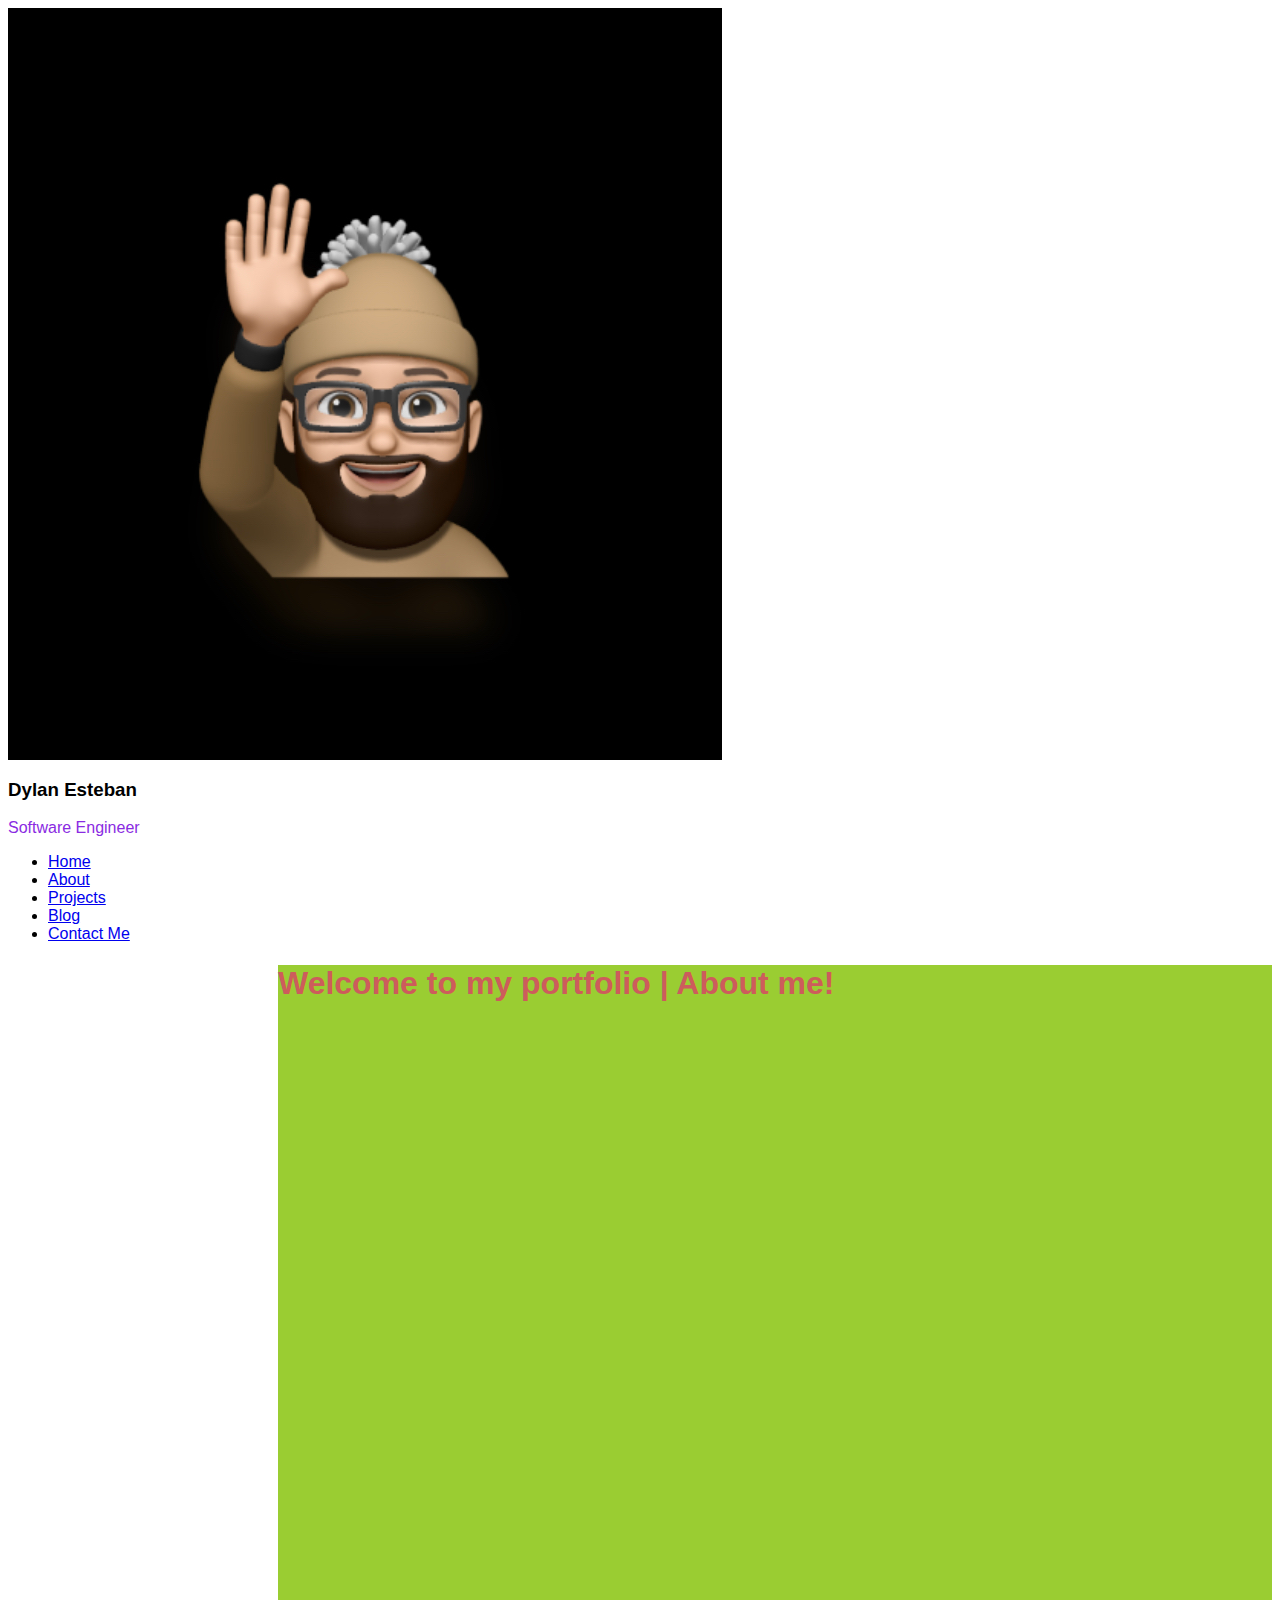
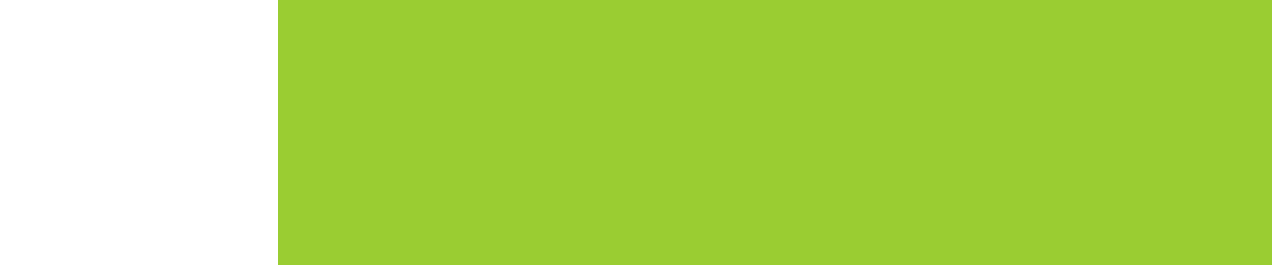
==== about.html @ 0167ab5d "Fixing repository link" ====
<html lang="en">
    <head>
        <meta charset="UTF-8">
        <meta http-equiv="X-UA-Compatible" content="IE=edge">
        <meta name="viewport" content="width=device-width, initial-scale=1.0">
        <title> Dylan | Software Engineer</title>
        <link rel="stylesheet" href="stylesheet.css">

        <!-- font awesome cdn link -->
        <link rel="stylesheet" href="https://cdnjs.cloudflare.com/ajax/libs/font-awesome/5.15.4/css/all.min.css">
    
    </head>

<body>
     <!-- header section with nav-bar -->
    <header>

        <div class="me">
            <img src="images/me.jpg" alt="">
            <h3 class="name">Dylan Esteban</h3>
            <p class="title">Software Engineer</p>
        </div>

        <nav class="navbar">
            <ul>
                <li><a href="index.html">Home</a></li>
                <li><a href="about.html">About</a></li>
                <li><a href="projects.html">Projects</a></li>
                <li><a href="blog.html">Blog</a></li>
                <li><a href="contact.html">Contact Me</a></li>
            </ul>
        </nav>
    </header>


    <!-- about section -->
<section id="about">
    <h1>Welcome to my portfolio | About me!</h1>
    <p></p>
</section>

</body>
</html>
---- stylesheet.css ----
* {
  font-family: Arial, Helvetica, sans-serif;
}

/* body {
  margin-left: 270px;
} */

section {
  min-height: 100vh;
  background-color: yellowgreen;
  margin-left: 270px;
}

.about-us div {
  position: absolute;
  top: 30%;
  background-color: blanchedalmond;
  margin: 0 0 0 50px;
}
.experience div {
  margin-top: 50px;
}

h1 {
  color: indianred;
  position: block;
  top: 30%;
}

p {
  color: blueviolet;
}
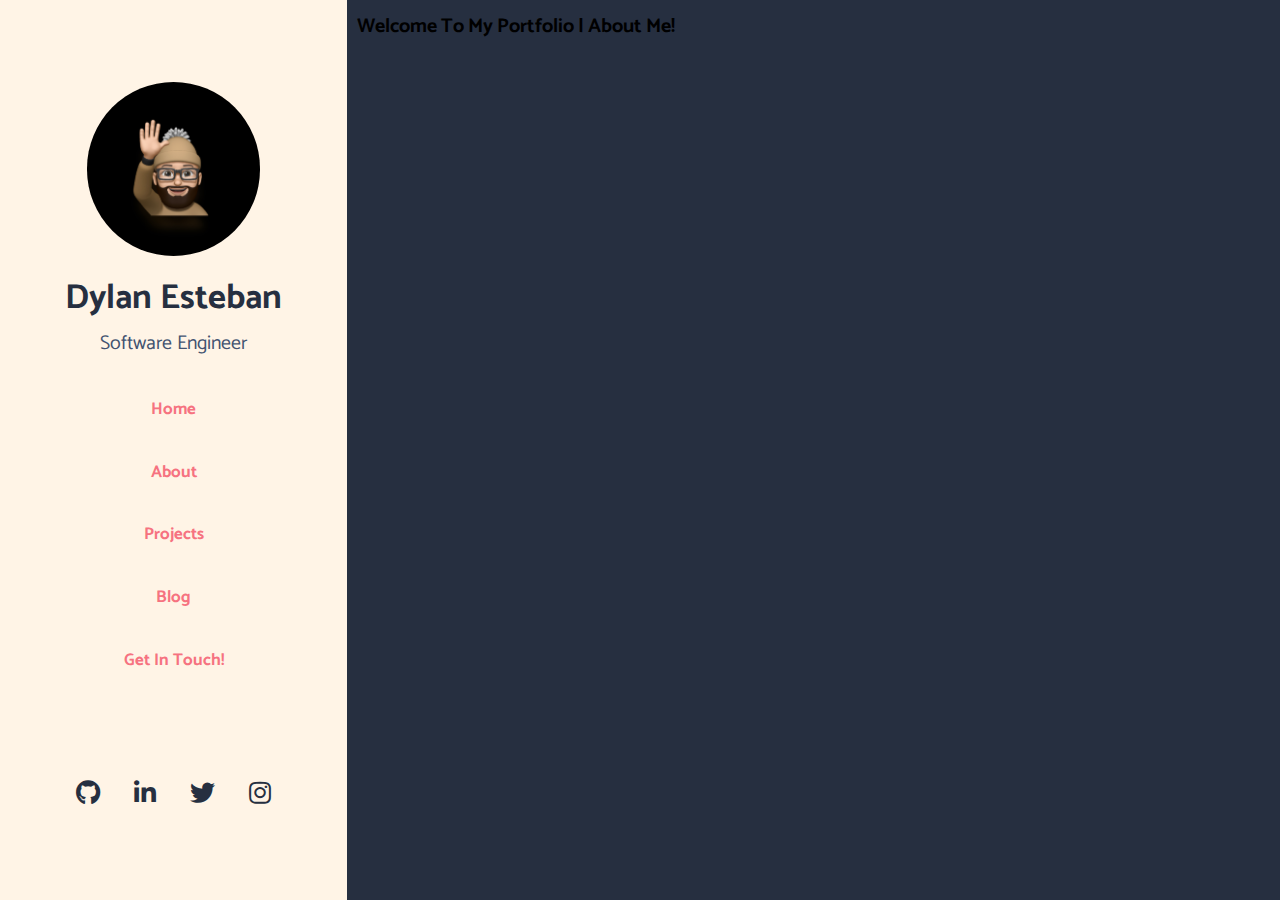
==== commit 354204b2: "socials done" ====
--- a/about.html
+++ b/about.html
@@ -27,9 +27,18 @@
                 <li><a href="about.html">About</a></li>
                 <li><a href="projects.html">Projects</a></li>
                 <li><a href="blog.html">Blog</a></li>
-                <li><a href="contact.html">Contact Me</a></li>
+                <li><a href="contact.html">Get in touch!</a></li>
             </ul>
         </nav>
+
+        <div class="nav-socials">
+            <ul>
+                <li><a href="https://github.com/dylan-devs"><i class="fab fa-github"></i></a></li>
+                <li><a href="https://www.linkedin.com/in/dylan-esteban-512b21112"><i class="fab fa-linkedin-in"></i></a></li>
+                <li><a href="https://twitter.com/dylan_devs"><i class="fab fa-twitter"></i></a></li>
+                <li><a href="https://www.instagram.com/dylan.devs/"><i class="fab fa-instagram"></i></a></li>
+            </ul>
+        </div>
     </header>
 
 
--- a/stylesheet.css
+++ b/stylesheet.css
@@ -1,33 +1,316 @@
+@import url("https://fonts.googleapis.com/css2?family=Catamaran:wght@100;300;400;600&display=swap");
+
+/* Google fonts */
+@import url("https://fonts.googleapis.com/css2?family=Montserrat:wght@500&display=swap");
+
+/* global variables + pseudo*/
+:root {
+  --salmon: #ffa595;
+}
+
+/* Navbar and home section styling  */
 * {
-  font-family: Arial, Helvetica, sans-serif;
-}
-
-/* body {
-  margin-left: 270px;
+  font-family: "Catamaran", sans-serif;
+  margin: 0;
+  padding: 0;
+  box-sizing: border-box;
+  text-decoration: none;
+  outline: none;
+  border: none;
+  text-transform: capitalize;
+  transition: all 0.2s linear;
+}
+
+/* pseudo-element for____ */
+*::selection {
+  background: var(--salmon);
+  color: #333;
+}
+
+html {
+  font-size: 62%;
+  overflow-x: hidden;
+}
+
+/* scrollbar BUT compatibility issues with IE + FireFox? */
+html::-webkit-scrollbar {
+  width: 1.4rem;
+}
+
+html::-webkit-scrollbar-track {
+  background: #222;
+}
+
+html::-webkit-scrollbar-thumb {
+  background: var(--salmon);
+}
+
+/* site's body  */
+body {
+  background: #262f40;
+  overflow-x: hidden;
+  padding-left: 35rem;
+}
+
+/*header */
+header {
+  position: fixed;
+  top: 0;
+  left: 0;
+  z-index: 1000;
+  height: 100%;
+  width: 35rem;
+  /* background: #888; */
+  /* background: #262f40; */
+  /* background: #ffe9dc; */
+  /* background: #ffa595; */
+
+  /* background: #f67280; */
+  background: #fff4e6;
+  /* background: #fff; */
+  /* background: rgb(133, 133, 133); */
+
+  display: flex;
+  align-items: center;
+  justify-content: center;
+  flex-flow: column;
+  text-align: center;
+}
+
+/* image - minor padding issue */
+header .me img {
+  height: 17.5rem;
+  width: 17.5rem;
+  border-radius: 50%;
+  object-fit: cover;
+  margin-bottom: 1.5rem;
+  /* border: 0.6rem solid var(--salmon); */
+  padding: none;
+}
+
+header .me .name {
+  font-size: 3.5rem;
+  color: #262f40;
+}
+
+header .me .title {
+  font-size: 2rem;
+  color: #435371;
+}
+
+/* Navbar styling + links */
+header .navbar {
+  width: 100%;
+}
+
+header .navbar ul {
+  padding: 7rem;
+  padding-top: 1rem;
+  list-style: none;
+}
+
+header .navbar ul li a {
+  display: block;
+  padding: 1rem;
+  margin: 1.5rem 0;
+  /* background: #333; */
+  /* color: #fff4e6; */
+  font-size: 1.7rem;
+  border-radius: 10rem;
+  transition: 0.6s;
+
+  /* background: #333; */
+  /* color: var(--salmon); */
+  color: #f67280;
+  /* color: var(--salmon); */
+  font-weight: bold;
+  /* color: #355c7d; */
+}
+
+/* hover effects for buttons/links */
+header .navbar ul li a:hover {
+  background: var(--salmon);
+  /* background: #dae8ec; */
+  color: #111;
+  font-weight: bolder;
+}
+
+/* hamburger menu - issues with the three */
+.menu-btn {
+  /* position: relative; */
+  display: flex;
+  /* justify-content: center;
+  align-items: center; */
+  position: fixed;
+  top: 1.5rem;
+  right: 1.5rem;
+  width: 2rem;
+  height: 2rem;
+  cursor: pointer;
+  z-index: 1;
+
+  /* codeStack's menu = doesn't come up */
+  /* position: relative;
+  display: none;
+  justify-content: center;
+  align-items: center;
+  width: 1.5rem;
+  height: 1.5rem;
+  cursor: pointer;
+  z-index: 1; */
+}
+
+/* targeting menu-button lines  */
+.menu-btn_lines,
+.menu-btn_lines::before,
+.menu-btn_lines::after {
+  width: 1.5rem;
+  height: 0.1rem;
+  background-color: #eeee;
+  transition: all 0.5s ease-in-out;
+}
+
+/* targeting before & after  */
+.menu-btn_lines::before,
+.menu-btn_lines::after {
+  content: "";
+  position: absolute;
+}
+
+.menu-btn_lines::before {
+  transform: translateY (-0.5rem);
+}
+
+.menu-btn_lines::after {
+  transform: translateY (0.5rem);
+}
+
+/* #menu {
+  position: fixed;
+  top: 1.5rem;
+  right: 1.5rem;
+  background: #262f40;
+  color: #fff4e6;
+  cursor: pointer;
+  font-size: 2.4rem;
+  padding: 1.5rem 2rem;
+  z-index: 1000;
+  display: none;
 } */
+
+.home {
+  display: flex;
+  justify-content: center;
+  flex-flow: column;
+  padding: 0 20rem;
+}
+
+.home h3 {
+  font-size: 2.5rem;
+  color: #fff4e6;
+}
+
+.home h1 {
+  font-size: 5rem;
+  color: #fff4e6;
+}
 
 section {
   min-height: 100vh;
-  background-color: yellowgreen;
-  margin-left: 270px;
-}
-
-.about-us div {
-  position: absolute;
-  top: 30%;
-  background-color: blanchedalmond;
-  margin: 0 0 0 50px;
-}
-.experience div {
-  margin-top: 50px;
-}
-
-h1 {
-  color: indianred;
-  position: block;
-  top: 30%;
-}
-
-p {
-  color: blueviolet;
-}
+  padding: 1rem;
+}
+
+.home p {
+  font-size: 2rem;
+  color: #eee;
+  padding: 0.5rem 0;
+  font-style: normal;
+  font-variant: small-caps;
+}
+
+.home span {
+  color: #f67280;
+  font-weight: bold;
+}
+
+/* cv-button's styling */
+.cv-btn {
+  padding: 0.7rem 3rem;
+  color: #f67280;
+  background: #fff4e6;
+  cursor: pointer;
+  margin-top: 1rem;
+  font-size: 2rem;
+  border-radius: 5rem;
+  font-weight: bolder;
+}
+
+.cv-btn:hover {
+  background: var(--salmon);
+  color: #111;
+}
+
+/* social media links in navbar  */
+header .nav-socials ul {
+  /* position: absolute; */
+  /* top: 80%;
+  left: 20%; */
+  padding: 0;
+  margin: 0;
+  transform: translate(-50% -50%);
+  display: flex;
+  justify-content: center;
+  align-items: center;
+  flex-wrap: wrap;
+}
+
+header .nav-socials ul li {
+  display: flex;
+  list-style: none;
+  margin: 0 17px;
+}
+
+header .nav-socials ul li .fab {
+  font-size: 25px;
+  line-height: 50px;
+  transition: 0.5.5s;
+  color: #262f40;
+}
+header .nav-socials li a {
+  transition: all 0.3s ease 0s;
+  /* padding: 9px 20px; */
+  /* background-color: rgba(36, 37, 42); */
+  /* border-style: solid; */
+  /* border-color: whitesmoke; */
+  /* border-radius: 50%; */
+  /* margin: 0 3px; */
+  font-size: 10px;
+}
+
+header .nav-socials li a:hover {
+  /* color: #f67280; */
+  /* background-color: rgba(255, 255, 255, 0.8); */
+  /* font-weight: 800; */
+}
+
+header .nav-socials ul li .fab:hover {
+  color: #f67280;
+  font-weight: 1000;
+}
+
+/* media queries for responsive & mobile design */
+@media (max-width: 1200px) {
+  html {
+    font-size: 50%;
+  }
+}
+
+@media (max-width: 900px) {
+  header {
+    left: -120%;
+  }
+
+  #menu {
+    display: block;
+  }
+}
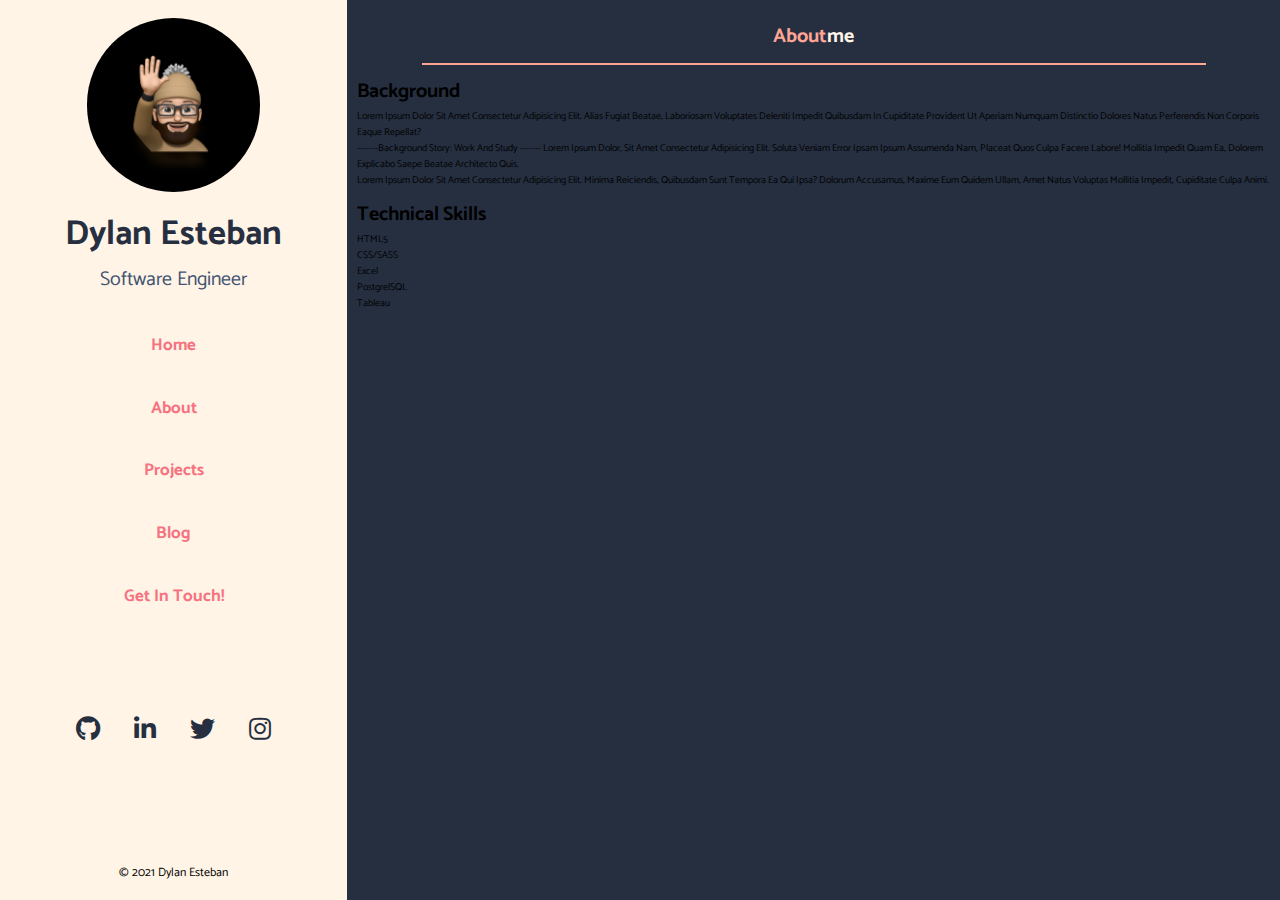
==== commit 4f269fbf: "Media queries + about page; some styling issues to review/attend to shortly" ====
--- a/about.html
+++ b/about.html
@@ -11,10 +11,9 @@
     
     </head>
 
-<body>
-     <!-- header section with nav-bar -->
+<body> 
+    <!-- header section with nav-bar -->
     <header>
-
         <div class="me">
             <img src="images/me.jpg" alt="">
             <h3 class="name">Dylan Esteban</h3>
@@ -31,22 +30,68 @@
             </ul>
         </nav>
 
+        <!-- social media links + target attribute to ensure user remains on page -->
         <div class="nav-socials">
             <ul>
-                <li><a href="https://github.com/dylan-devs"><i class="fab fa-github"></i></a></li>
-                <li><a href="https://www.linkedin.com/in/dylan-esteban-512b21112"><i class="fab fa-linkedin-in"></i></a></li>
-                <li><a href="https://twitter.com/dylan_devs"><i class="fab fa-twitter"></i></a></li>
-                <li><a href="https://www.instagram.com/dylan.devs/"><i class="fab fa-instagram"></i></a></li>
+                <li><a href="https://github.com/dylan-devs" target="blank"><i class="fab fa-github"></i></a></li>
+                <li><a href="https://www.linkedin.com/in/dylan-esteban-512b21112" target="blank"><i class="fab fa-linkedin-in"></i></a></li>
+                <li><a href="https://twitter.com/dylan_devs" target="blank"><i class="fab fa-twitter"></i></a></li>
+                <li><a href="https://www.instagram.com/dylan.devs/" target="blank"><i class="fab fa-instagram"></i></a></li>
             </ul>
         </div>
+        <!-- copy-rights  -->
+        <div class="copy-rights">
+            <p>&copy 2021 Dylan Esteban</p>
+        </div>
+        
     </header>
 
 
-    <!-- about section -->
-<section id="about">
-    <h1>Welcome to my portfolio | About me!</h1>
-    <p></p>
-</section>
+    <!-- about section: history and skills -->
+    <section class="about-me" id="about-me">
+
+        <h1 class="page-heading"> <span>about</span>me</h1>
+<!-- 
+        <div class="background">
+            <div class="info">
+                <h1>Background</h1>
+                <p>Lorem ipsum dolor sit amet consectetur adipisicing elit. Alias fugiat beatae, laboriosam voluptates deleniti impedit quibusdam in cupiditate provident ut aperiam numquam distinctio dolores natus perferendis non corporis eaque repellat?</p>
+                <p>-------background story: work and study ------- Lorem ipsum dolor, sit amet consectetur adipisicing elit. Soluta veniam error ipsam ipsum assumenda nam, placeat quos culpa facere labore! Mollitia impedit quam ea, dolorem explicabo saepe beatae architecto quis.</p>
+                <p>Lorem ipsum dolor sit amet consectetur adipisicing elit. Minima reiciendis, quibusdam sunt tempora ea qui ipsa? Dolorum accusamus, maxime eum quidem ullam, amet natus voluptas mollitia impedit, cupiditate culpa animi.</p>
+            
+            </div>
+
+        </div> -->
+
+        <div class="row">
+            <div class="info">
+                <h1>Background</h1>
+                <p>Lorem ipsum dolor sit amet consectetur adipisicing elit. Alias fugiat beatae, laboriosam voluptates deleniti impedit quibusdam in cupiditate provident ut aperiam numquam distinctio dolores natus perferendis non corporis eaque repellat?</p>
+                <p>-------background story: work and study ------- Lorem ipsum dolor, sit amet consectetur adipisicing elit. Soluta veniam error ipsam ipsum assumenda nam, placeat quos culpa facere labore! Mollitia impedit quam ea, dolorem explicabo saepe beatae architecto quis.</p>
+                <p>Lorem ipsum dolor sit amet consectetur adipisicing elit. Minima reiciendis, quibusdam sunt tempora ea qui ipsa? Dolorum accusamus, maxime eum quidem ullam, amet natus voluptas mollitia impedit, cupiditate culpa animi.</p>
+            </div>
+
+        </div>
+
+
+        <div class="tech">
+            <div class="skills">
+                <h1>Technical Skills</h1>
+                <ul>
+                    <li>HTML5</li>
+                    <li>CSS/SASS</li>
+                    <li>Excel</li>
+                    <li>PostgrelSQL</li>
+                    <li>Tableau</li>
+                </ul>
+            </div>
+
+        </div>
+
+
+    </section>
+
+
 
 </body>
 </html>--- a/stylesheet.css
+++ b/stylesheet.css
@@ -4,6 +4,7 @@
 @import url("https://fonts.googleapis.com/css2?family=Montserrat:wght@500&display=swap");
 
 /* global variables + pseudo*/
+/* add more global variables for colors */
 :root {
   --salmon: #ffa595;
 }
@@ -202,7 +203,7 @@
   display: flex;
   justify-content: center;
   flex-flow: column;
-  padding: 0 20rem;
+  padding: 0 40rem;
 }
 
 .home h3 {
@@ -235,9 +236,11 @@
 
 /* cv-button's styling */
 .cv-btn {
-  padding: 0.7rem 3rem;
-  color: #f67280;
-  background: #fff4e6;
+  padding: 0.7rem 2rem;
+  /* color: #f67280; */
+  /* background: #fff4e6; */
+  background: var(--salmon);
+  color: #111;
   cursor: pointer;
   margin-top: 1rem;
   font-size: 2rem;
@@ -246,8 +249,10 @@
 }
 
 .cv-btn:hover {
-  background: var(--salmon);
-  color: #111;
+  /* background: var(--salmon); */
+  /* color: #111; */
+  color: #f67280;
+  background: #fff4e6;
 }
 
 /* social media links in navbar  */
@@ -295,13 +300,76 @@
 
 header .nav-socials ul li .fab:hover {
   color: #f67280;
+  font-size: 35px;
   font-weight: 1000;
 }
 
-/* media queries for responsive & mobile design */
+header .copy-rights p {
+  position: relative;
+  padding-top: 100%;
+  font: bold;
+  font-size: 12px;
+  display: flex;
+  justify-content: center;
+  align-items: flex-end;
+  flex-wrap: wrap;
+}
+
+/* headings for each page  */
+.page-heading {
+  text-align: center;
+  margin: 0 6.5rem;
+  padding: 1rem;
+  border-bottom: 0.3rem solid var(--salmon);
+  color: #fff4e6;
+}
+
+.page-heading span {
+  color: var(--salmon);
+}
+
+/* ABOUT PAGE STYLING STARTS */
+
+/* .about-me .info {
+  padding: 1rem 0;
+  display: flex;
+  align-items: center;
+  justify-content: center;
+  flex-wrap: wrap;
+} */
+
+.about-me .row {
+  padding: 1rem 0;
+  display: flex;
+  align-items: center;
+  justify-content: center;
+  flex-wrap: wrap;
+}
+
+/* ABOUT PAGE STYLING ENDS */
+
+/* PROJECTS PAGE STYLING STARTS */
+
+/* PROJECTS PAGE STYLING ENDS */
+
+/* BLOG PAGE STYLING STARTS */
+
+/* BLOG PAGE STYLING ENDS */
+
+/* CONTACT ME PAGE STYLING STARTS */
+
+/* CONTACT ME PAGE STYLING ENDs */
+
+/* media queries for responsive & mobile design (Home + Navbar so far)*/
+/* media queries  */
+
 @media (max-width: 1200px) {
   html {
-    font-size: 50%;
+    font-size: 55%;
+  }
+
+  .home {
+    padding: 1rem 4rem;
   }
 }
 
@@ -309,8 +377,37 @@
   header {
     left: -120%;
   }
-
-  #menu {
+  /* hamburger menu will need to go here to toggle when smaller screen is activated  */
+  /* #menu {
     display: block;
-  }
-}
+  } */
+}
+
+@media (max-width: 400px) {
+  header {
+    width: 100vh;
+  }
+  /* hamburger menu will need to go here to toggle when smaller screen is activated  */
+  /* #menu {
+    display: block;
+  } */
+  body {
+    padding: 0;
+  }
+}
+
+@media (max-width: 770px) {
+  html {
+    font-size: 50%;
+  }
+}
+
+@media (max-width: 400px) {
+  header {
+    width: 100vw;
+  }
+
+  .heading {
+    margin: 0 3rem;
+  }
+}
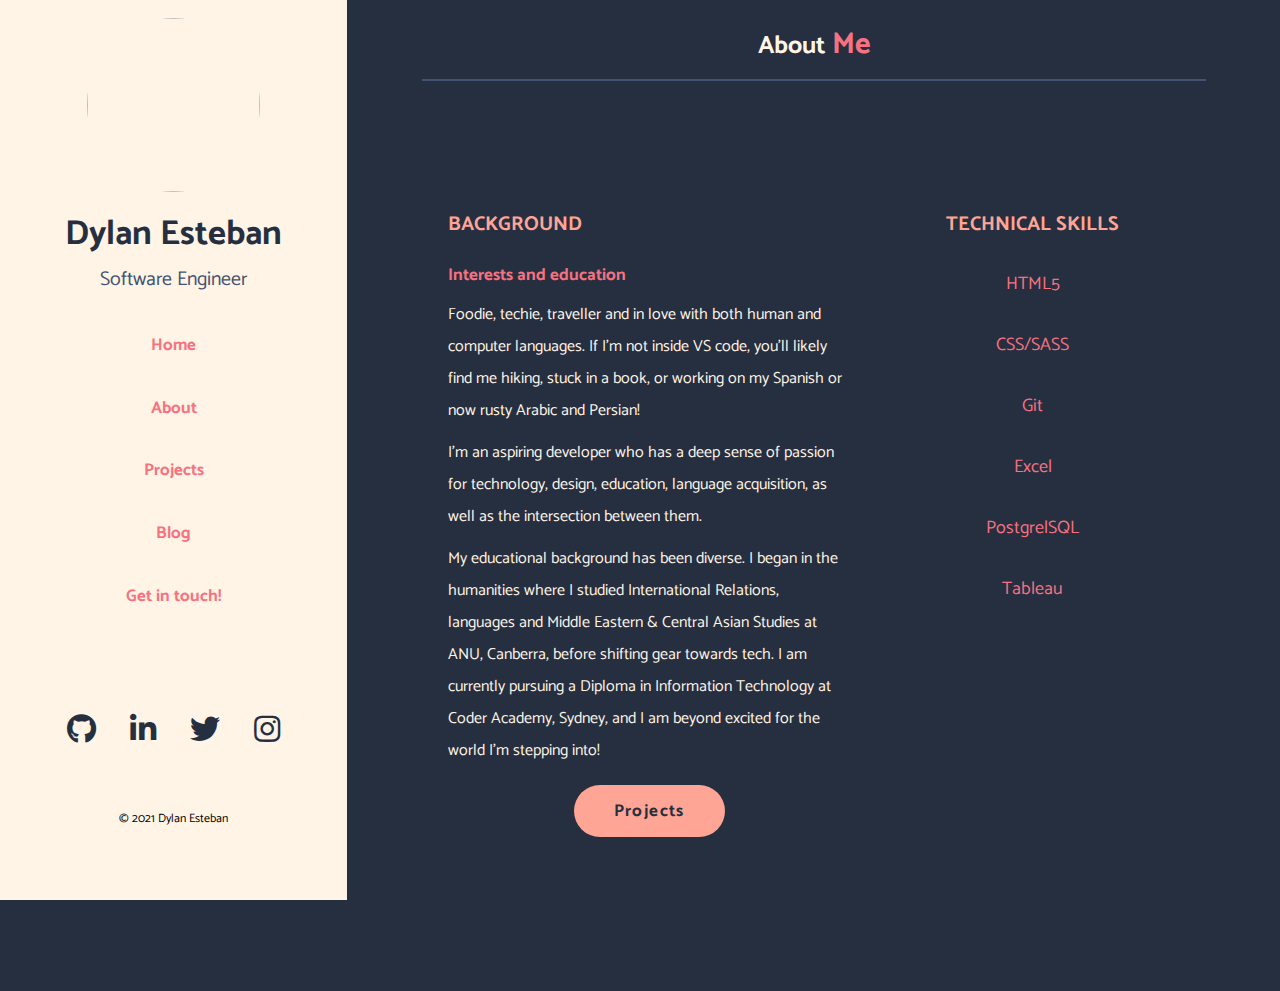
==== commit 3eda6bb4: "Responsiveness issues fixed and now uniform across all pages" ====
--- a/about.html
+++ b/about.html
@@ -15,7 +15,7 @@
     <!-- header section with nav-bar -->
     <header>
         <div class="me">
-            <img src="images/me.jpg" alt="">
+            <img src="src/images/me.jpg" alt="">
             <h3 class="name">Dylan Esteban</h3>
             <p class="title">Software Engineer</p>
         </div>
@@ -50,7 +50,7 @@
     <!-- about section: history and skills -->
     <section class="about-me" id="about-me">
 
-        <h1 class="page-heading"> <span>about</span>me</h1>
+        <h1 class="page-heading">About <span> Me</span></h1>
 <!-- 
         <div class="background">
             <div class="info">
@@ -63,32 +63,39 @@
 
         </div> -->
 
-        <div class="row">
-            <div class="info">
-                <h1>Background</h1>
-                <p>Lorem ipsum dolor sit amet consectetur adipisicing elit. Alias fugiat beatae, laboriosam voluptates deleniti impedit quibusdam in cupiditate provident ut aperiam numquam distinctio dolores natus perferendis non corporis eaque repellat?</p>
-                <p>-------background story: work and study ------- Lorem ipsum dolor, sit amet consectetur adipisicing elit. Soluta veniam error ipsam ipsum assumenda nam, placeat quos culpa facere labore! Mollitia impedit quam ea, dolorem explicabo saepe beatae architecto quis.</p>
-                <p>Lorem ipsum dolor sit amet consectetur adipisicing elit. Minima reiciendis, quibusdam sunt tempora ea qui ipsa? Dolorum accusamus, maxime eum quidem ullam, amet natus voluptas mollitia impedit, cupiditate culpa animi.</p>
+
+        <!-- third attempt  -->
+        <div class="about">
+            <div class="container">
+                <div class="content-section">
+                    <div class="history">
+                        <h1>Background</h1>
+                    </div>
+                    <div class="content">
+                        <h3>Interests and education</h3>
+                        <p>Foodie, techie, traveller and in love with both human and computer languages. If I'm not inside VS code, you'll likely find me hiking, stuck in a book, or working on my Spanish or now rusty Arabic and Persian!</p>
+                        <p>I'm an aspiring developer who has a deep sense of passion for technology, design, education, language acquisition, as well as the intersection between them.</p>
+                        <p>My educational background has been diverse. I began in the humanities where I studied International Relations, languages and Middle Eastern & Central Asian Studies at ANU, Canberra, before shifting gear towards tech. I am currently pursuing a Diploma in Information Technology at Coder Academy, Sydney, and I am beyond excited for the world I'm stepping into! </p>
+                        <div class="projects-btn">
+                            <a href="projects.html">Projects</a>
+                        </div>
+                    </div>
+                </div>
+                <div class="info">
+                    <div class="skills">
+                        <h1>Technical Skills</h1>
+                        <ul>
+                            <li>HTML5</li>
+                            <li>CSS/SASS</li>
+                            <li>Git</li>
+                            <li>Excel</li>
+                            <li>PostgrelSQL</li>
+                            <li>Tableau</li>
+                        </ul>
+                    </div>
+                </div>
             </div>
-
         </div>
-
-
-        <div class="tech">
-            <div class="skills">
-                <h1>Technical Skills</h1>
-                <ul>
-                    <li>HTML5</li>
-                    <li>CSS/SASS</li>
-                    <li>Excel</li>
-                    <li>PostgrelSQL</li>
-                    <li>Tableau</li>
-                </ul>
-            </div>
-
-        </div>
-
-
     </section>
 
 
--- a/stylesheet.css
+++ b/stylesheet.css
@@ -7,18 +7,23 @@
 /* add more global variables for colors */
 :root {
   --salmon: #ffa595;
+  --grey: #435371;
+  --pink: #f67280;
+  --cream: #fff4e6;
+  --deep-blue: #262f40;
 }
 
 /* Navbar and home section styling  */
 * {
   font-family: "Catamaran", sans-serif;
+  /* font-family: "Montserrat"; */
   margin: 0;
   padding: 0;
   box-sizing: border-box;
   text-decoration: none;
   outline: none;
   border: none;
-  text-transform: capitalize;
+  /* text-transform: capitalize; */
   transition: all 0.2s linear;
 }
 
@@ -48,7 +53,8 @@
 
 /* site's body  */
 body {
-  background: #262f40;
+  background: var(--deep-blue);
+  /* background: var(--cream); */
   overflow-x: hidden;
   padding-left: 35rem;
 }
@@ -67,7 +73,7 @@
   /* background: #ffa595; */
 
   /* background: #f67280; */
-  background: #fff4e6;
+  background: var(--cream);
   /* background: #fff; */
   /* background: rgb(133, 133, 133); */
 
@@ -91,12 +97,12 @@
 
 header .me .name {
   font-size: 3.5rem;
-  color: #262f40;
+  color: var(--deep-blue);
 }
 
 header .me .title {
   font-size: 2rem;
-  color: #435371;
+  color: var(--grey);
 }
 
 /* Navbar styling + links */
@@ -122,7 +128,7 @@
 
   /* background: #333; */
   /* color: var(--salmon); */
-  color: #f67280;
+  color: var(--pink);
   /* color: var(--salmon); */
   font-weight: bold;
   /* color: #355c7d; */
@@ -208,12 +214,12 @@
 
 .home h3 {
   font-size: 2.5rem;
-  color: #fff4e6;
+  color: var(--cream);
 }
 
 .home h1 {
   font-size: 5rem;
-  color: #fff4e6;
+  color: var(--cream);
 }
 
 section {
@@ -230,39 +236,32 @@
 }
 
 .home span {
-  color: #f67280;
+  color: var(--pink);
   font-weight: bold;
 }
 
 /* cv-button's styling */
 .cv-btn {
   padding: 0.7rem 2rem;
-  /* color: #f67280; */
-  /* background: #fff4e6; */
   background: var(--salmon);
-  color: #111;
+  color: var(--deep-blue);
   cursor: pointer;
   margin-top: 1rem;
   font-size: 2rem;
   border-radius: 5rem;
   font-weight: bolder;
+  text-align: center;
 }
 
 .cv-btn:hover {
-  /* background: var(--salmon); */
-  /* color: #111; */
-  color: #f67280;
-  background: #fff4e6;
-}
-
-/* social media links in navbar  */
+  background-color: var(--grey);
+  color: var(--pink);
+}
+
+/* social media links in navbar + */
 header .nav-socials ul {
-  /* position: absolute; */
-  /* top: 80%;
-  left: 20%; */
   padding: 0;
   margin: 0;
-  transform: translate(-50% -50%);
   display: flex;
   justify-content: center;
   align-items: center;
@@ -278,35 +277,23 @@
 header .nav-socials ul li .fab {
   font-size: 25px;
   line-height: 50px;
-  transition: 0.5.5s;
-  color: #262f40;
-}
-header .nav-socials li a {
-  transition: all 0.3s ease 0s;
-  /* padding: 9px 20px; */
-  /* background-color: rgba(36, 37, 42); */
-  /* border-style: solid; */
-  /* border-color: whitesmoke; */
-  /* border-radius: 50%; */
-  /* margin: 0 3px; */
-  font-size: 10px;
-}
-
-header .nav-socials li a:hover {
-  /* color: #f67280; */
-  /* background-color: rgba(255, 255, 255, 0.8); */
-  /* font-weight: 800; */
+  color: var(--deep-blue);
+}
+
+header .nav-socials li a .fab {
+  font-size: 30px;
 }
 
 header .nav-socials ul li .fab:hover {
-  color: #f67280;
-  font-size: 35px;
+  color: var(--pink);
+  font-size: 40px;
   font-weight: 1000;
 }
-
+/* copyright styling  */
 header .copy-rights p {
   position: relative;
-  padding-top: 100%;
+  padding-top: 50%;
+  padding-bottom: 50%;
   font: bold;
   font-size: 12px;
   display: flex;
@@ -320,56 +307,355 @@
   text-align: center;
   margin: 0 6.5rem;
   padding: 1rem;
-  border-bottom: 0.3rem solid var(--salmon);
-  color: #fff4e6;
+  border-bottom: 0.25rem solid var(--grey);
+  color: var(--cream);
+  font-size: 25;
 }
 
 .page-heading span {
+  color: var(--pink);
+  font-size: 30;
+}
+
+/* ABOUT PAGE STYLING STARTS */
+
+/* round three bismillah  */
+
+.about {
+  width: 100%;
+  min-height: 100vh;
+  /* background-color: #ddd; */
+}
+
+.container {
+  width: 80%;
+  display: block;
+  margin: auto;
+  padding-top: 100px;
+}
+
+.content-section {
+  float: left;
+  width: 55%;
+  /* background-color: var(--cream); */
+  color: var(--cream);
+  /* color: var(--deep-blue); */
+}
+
+.info {
+  float: right;
+  width: 40%;
+}
+
+.info .skills h1 {
+  margin-top: 27px;
+  text-transform: uppercase;
   color: var(--salmon);
-}
-
-/* ABOUT PAGE STYLING STARTS */
-
-/* .about-me .info {
-  padding: 1rem 0;
-  display: flex;
-  align-items: center;
-  justify-content: center;
+  font-size: 20;
+  display: flex;
+  align-items: center;
+  justify-content: center;
+}
+
+/* alternative styling for left column  */
+/* .info .skills li {
+  color: var(--pink);
+  font-size: 16px;
+  padding-left: 6rem;
+  list-style: circle;
+} */
+
+.info .skills li {
+  /* list-style: none; */
+  margin-top: 25px;
+  color: var(--pink);
+  font-size: 18px;
+  /* display: flex;
+  justify-content: center;
+  align-items: center; */
+  /* list-style: circle; */
+  display: flex;
+  align-items: center;
+  justify-content: center;
+  line-height: 2;
+}
+
+/* styling for right column in about  */
+.content-section .history h1 {
+  margin-top: 27px;
+  text-transform: uppercase;
+  color: var(--salmon);
+  font-size: 20;
+}
+
+.content-section .content h3 {
+  color: var(--pink);
+  margin-top: 20px;
+  font-size: 17px;
+}
+
+.content-section .content p {
+  font-family: "Catamaran", sans-serif;
+  margin-top: 10px;
+  font-size: 16px;
+  line-height: 2;
+  font-weight: 400;
+}
+
+.content-section .content .projects-btn {
+  margin-top: 30px;
+  text-align: center;
+}
+
+.content-section .content .projects-btn a {
+  background-color: var(--salmon);
+  padding: 12px 40px;
+  text-decoration: none;
+  font-weight: bold;
+  color: var(--deep-blue);
+  font-size: 17px;
+  letter-spacing: 1.4;
+  border-radius: 4rem;
+}
+
+.content-section .content .projects-btn a:hover {
+  background-color: var(--grey);
+  color: var(--pink);
+}
+
+/* media queries for ABOUT PAGE  */
+@media screen and (max-width: 768px) {
+  .container {
+    display: block;
+    width: 80%;
+    margin: auto;
+    padding: 50px;
+  }
+  .content-section {
+    float: none;
+    width: 100%;
+    display: block;
+    margin: auto;
+  }
+  .content-section .history {
+    font-size: 18px;
+    text-align: center;
+  }
+  .info {
+    float: none;
+    width: 100%;
+    display: block;
+    margin: auto;
+  }
+  .content-section .content .projects-btn {
+    text-align: center;
+    font-size: 10px;
+    /* padding: 10px 35px; */
+    border-radius: 2rem;
+  }
+  .content-section .content .projects-btn a {
+    padding: 8.5px 30px;
+  }
+}
+
+/* media q's for navbar and index */
+/* issues here: try another style */
+/* .about-me .info { padding: 1rem 0; display: flex; align-items: center; justify-content: center; flex-wrap: wrap; } */ /* .about-me .row { padding: 1rem 0; display: flex; align-items: center; justify-content: center; flex-wrap: wrap; } */ /* .about-me .row { padding: 1rem 0; display: flex; align-items: center; justify-content: center; flex-wrap: wrap; width: ; } */ /* ABOUT PAGE STYLING ENDS */
+
+/* PROJECTS PAGE STYLING STARTS */
+
+.project-section {
+  width: 100%;
+  min-height: 100vh;
+  display: flex;
+  justify-content: center;
+  align-items: center;
+}
+
+.project-section h1 {
+  color: var(--salmon);
+  font-size: 27px;
+  /* padding-bottom: 5rem; */
+}
+
+.project-section p {
+  color: var(--cream);
+  font-size: 23px;
+}
+/* PROJECTS PAGE STYLING ENDS */
+
+/* BLOG PAGE STYLING STARTS */
+
+.blog-container {
+  min-height: 100vh;
+  width: 100%;
+  padding-top: 15%;
+  background-color: (var(--cream));
+}
+
+.blog-container .rows {
+  margin: auto;
+  width: 85%;
+}
+/* 
+.blog-container .rows{
+  width: 60%;
+  margin: auto;
+  text-align: center;
+}
+
+.blog-container .rows h1{
+  font-size: 37px;
+  padding-top: 30px;
+}
+
+
+.blog-container .rows p{
+  font-size: 18px;
+  line-height: 1.5;
+  color: var(--cream);
+  color: var(--deep-blue);
+  margin-top: 16px;
+} */
+
+.content-sect {
+  display: flex;
+  align-items: center;
+  justify-content: center;
+  margin: auto;
+  /* flex-wrap: wrap; */
+}
+
+.blog-card {
+  background-color: var(--cream);
+}
+
+.content-sect .blog-card img {
+  max-width: 100%;
+  height: auto;
+}
+
+.content-sect .blog-card h3 {
+  margin-top: 18px;
+  color: var(--deep-blue);
+  font-size: 25px;
+}
+
+.content-sect .blog-card p {
+  font-size: 19px;
+  color: var(--grey);
+  line-height: 1.4;
+  margin-top: 10px;
+}
+
+.content-sect .blog-card {
+  flex: 1;
+  margin: 35px 25px;
+}
+
+/* media queries for blog page */
+@media screen and (max-width: 1096px) {
+  .content-sect {
+    flex-direction: column;
+  }
+  * {
+    padding: 0;
+    margin: 0;
+  }
+}
+
+/* its because the header is still there  */
+@media screen and (max-width: 768px) {
+  .content-sect {
+    flex-direction: column;
+  }
+  header {
+    display: none;
+    padding: 0;
+    margin: 0;
+  }
+}
+
+/* BLOG PAGE STYLING ENDS */
+
+/* CONTACT ME PAGE STYLING STARTS */
+
+#contact {
+  display: flex;
+  justify-content: center;
+  align-items: center;
   flex-wrap: wrap;
+  padding: 20% 20%;
+}
+#contact h1 {
+  display: flex;
+  justify-content: center;
+  align-items: center;
+  color: var(--salmon);
+  font-size: 27px;
+  padding-bottom: 20% 20%;
+}
+
+#contact p {
+  font-size: 22px;
+  color: var(--cream);
+  padding: 10%;
+}
+
+/* social media links in navbar  */
+#contact .contact-socials ul {
+  /* position: absolute; */
+  /* top: 80%; */
+  /* left: 20%;  */
+  padding: 0;
+  margin: 0;
+  transform: translate(-50% -50%);
+  display: flex;
+  justify-content: center;
+  align-items: center;
+  flex-wrap: wrap;
+}
+
+#contact .contact-socials ul li {
+  display: flex;
+  list-style: none;
+  margin: 0 17px;
+}
+
+#contact .contact-socials ul li .fab {
+  font-size: 25px;
+  line-height: 50px;
+  transition: 0.5.5s;
+  color: var(--cream);
+}
+
+#contact .contact-socials li a {
+  transition: all 0.3s ease 0s;
+  font-size: 10px;
+}
+
+#contact .contact-socials ul li .fab:hover {
+  color: var(--pink);
+  font-size: 35px;
+  font-weight: 1000;
+}
+
+/* .contact-form {
+  width: 450px;
+
 } */
 
-.about-me .row {
-  padding: 1rem 0;
-  display: flex;
-  align-items: center;
-  justify-content: center;
-  flex-wrap: wrap;
-}
-
-/* ABOUT PAGE STYLING ENDS */
-
-/* PROJECTS PAGE STYLING STARTS */
-
-/* PROJECTS PAGE STYLING ENDS */
-
-/* BLOG PAGE STYLING STARTS */
-
-/* BLOG PAGE STYLING ENDS */
-
-/* CONTACT ME PAGE STYLING STARTS */
-
 /* CONTACT ME PAGE STYLING ENDs */
 
-/* media queries for responsive & mobile design (Home + Navbar so far)*/
-/* media queries  */
-
+/* media queries for responsive & mobile design (home + navbar so far) */ /* media queries */
 @media (max-width: 1200px) {
-  html {
-    font-size: 55%;
-  }
-
-  .home {
-    padding: 1rem 4rem;
+  @media (max-width: 1200px) {
+    html {
+      font-size: 55%;
+    }
+    .home {
+      padding: 1rem 4rem;
+    }
   }
 }
 
@@ -377,26 +663,12 @@
   header {
     left: -120%;
   }
-  /* hamburger menu will need to go here to toggle when smaller screen is activated  */
-  /* #menu {
-    display: block;
-  } */
-}
-
-@media (max-width: 400px) {
-  header {
-    width: 100vh;
-  }
-  /* hamburger menu will need to go here to toggle when smaller screen is activated  */
-  /* #menu {
-    display: block;
-  } */
   body {
     padding: 0;
   }
 }
 
-@media (max-width: 770px) {
+@media (max-width: 768px) {
   html {
     font-size: 50%;
   }
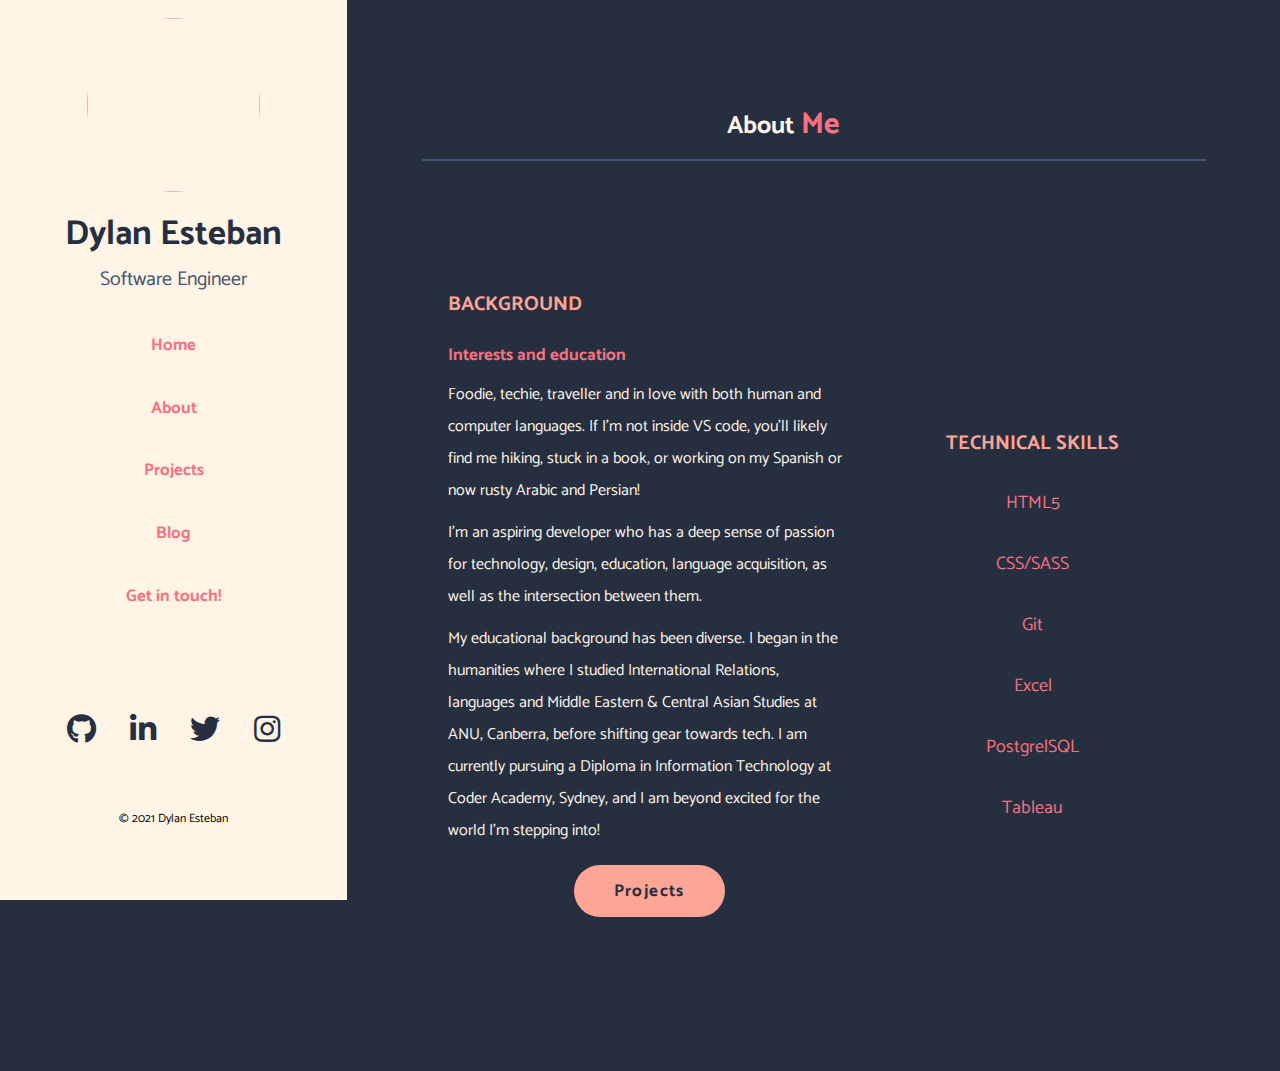
==== commit 3f149649: "Mobile menu added and responsive issues fixed; slides added" ====
--- a/about.html
+++ b/about.html
@@ -12,6 +12,7 @@
     </head>
 
 <body> 
+
     <!-- header section with nav-bar -->
     <header>
         <div class="me">
@@ -46,22 +47,26 @@
         
     </header>
 
-
+<!-- mobile nav  -->
+        <nav class="mobile-menu">
+            <input type="checkbox" id="check">
+            <label for="check" class="check-btn">
+                <i class="fas fa-bars"></i>
+            </label>
+            <label class="mob-menu"></label>
+                <ul>
+                    <li><a class="click" href="index.html">Home</a></li>
+                    <li><a href="about.html">About</a></li>
+                    <li><a href="projects.html">Projects</a></li>
+                    <li><a href="blog.html">Blog</a></li>
+                    <li><a href="contact.html">Get in touch!</a></li>
+                </ul>
+        </nav>
     <!-- about section: history and skills -->
     <section class="about-me" id="about-me">
+        <h1 class="page-heading">About <span> Me</span></h1>
 
-        <h1 class="page-heading">About <span> Me</span></h1>
-<!-- 
-        <div class="background">
-            <div class="info">
-                <h1>Background</h1>
-                <p>Lorem ipsum dolor sit amet consectetur adipisicing elit. Alias fugiat beatae, laboriosam voluptates deleniti impedit quibusdam in cupiditate provident ut aperiam numquam distinctio dolores natus perferendis non corporis eaque repellat?</p>
-                <p>-------background story: work and study ------- Lorem ipsum dolor, sit amet consectetur adipisicing elit. Soluta veniam error ipsam ipsum assumenda nam, placeat quos culpa facere labore! Mollitia impedit quam ea, dolorem explicabo saepe beatae architecto quis.</p>
-                <p>Lorem ipsum dolor sit amet consectetur adipisicing elit. Minima reiciendis, quibusdam sunt tempora ea qui ipsa? Dolorum accusamus, maxime eum quidem ullam, amet natus voluptas mollitia impedit, cupiditate culpa animi.</p>
-            
-            </div>
-
-        </div> -->
+        
 
 
         <!-- third attempt  -->
--- a/stylesheet.css
+++ b/stylesheet.css
@@ -38,19 +38,6 @@
   overflow-x: hidden;
 }
 
-/* scrollbar BUT compatibility issues with IE + FireFox? */
-html::-webkit-scrollbar {
-  width: 1.4rem;
-}
-
-html::-webkit-scrollbar-track {
-  background: #222;
-}
-
-html::-webkit-scrollbar-thumb {
-  background: var(--salmon);
-}
-
 /* site's body  */
 body {
   background: var(--deep-blue);
@@ -120,90 +107,19 @@
   display: block;
   padding: 1rem;
   margin: 1.5rem 0;
-  /* background: #333; */
-  /* color: #fff4e6; */
   font-size: 1.7rem;
   border-radius: 10rem;
   transition: 0.6s;
-
-  /* background: #333; */
-  /* color: var(--salmon); */
-  color: var(--pink);
-  /* color: var(--salmon); */
+  color: var(--pink);
   font-weight: bold;
-  /* color: #355c7d; */
 }
 
 /* hover effects for buttons/links */
 header .navbar ul li a:hover {
   background: var(--salmon);
-  /* background: #dae8ec; */
   color: #111;
   font-weight: bolder;
 }
-
-/* hamburger menu - issues with the three */
-.menu-btn {
-  /* position: relative; */
-  display: flex;
-  /* justify-content: center;
-  align-items: center; */
-  position: fixed;
-  top: 1.5rem;
-  right: 1.5rem;
-  width: 2rem;
-  height: 2rem;
-  cursor: pointer;
-  z-index: 1;
-
-  /* codeStack's menu = doesn't come up */
-  /* position: relative;
-  display: none;
-  justify-content: center;
-  align-items: center;
-  width: 1.5rem;
-  height: 1.5rem;
-  cursor: pointer;
-  z-index: 1; */
-}
-
-/* targeting menu-button lines  */
-.menu-btn_lines,
-.menu-btn_lines::before,
-.menu-btn_lines::after {
-  width: 1.5rem;
-  height: 0.1rem;
-  background-color: #eeee;
-  transition: all 0.5s ease-in-out;
-}
-
-/* targeting before & after  */
-.menu-btn_lines::before,
-.menu-btn_lines::after {
-  content: "";
-  position: absolute;
-}
-
-.menu-btn_lines::before {
-  transform: translateY (-0.5rem);
-}
-
-.menu-btn_lines::after {
-  transform: translateY (0.5rem);
-}
-
-/* #menu {
-  position: fixed;
-  top: 1.5rem;
-  right: 1.5rem;
-  background: #262f40;
-  color: #fff4e6;
-  cursor: pointer;
-  font-size: 2.4rem;
-  padding: 1.5rem 2rem;
-  z-index: 1000;
-  display: none;
-} */
 
 .home {
   display: flex;
@@ -497,26 +413,6 @@
   margin: auto;
   width: 85%;
 }
-/* 
-.blog-container .rows{
-  width: 60%;
-  margin: auto;
-  text-align: center;
-}
-
-.blog-container .rows h1{
-  font-size: 37px;
-  padding-top: 30px;
-}
-
-
-.blog-container .rows p{
-  font-size: 18px;
-  line-height: 1.5;
-  color: var(--cream);
-  color: var(--deep-blue);
-  margin-top: 16px;
-} */
 
 .content-sect {
   display: flex;
@@ -640,10 +536,122 @@
   font-weight: 1000;
 }
 
-/* .contact-form {
-  width: 450px;
-
+/* mobile navbar  */
+.mobile-menu {
+  padding: 0;
+  margin: 0;
+  text-decoration: none;
+  list-style: none;
+  box-sizing: border-box;
+  /* background: var(--cream); */
+  height: 80px;
+  width: 100%;
+  background: var(--deep-blue);
+}
+
+label.mob-menu {
+  color: var(--pink);
+  font-size: 15px;
+  line-height: 75px;
+  padding: 0 10px;
+  font-weight: bold;
+  /* display: none; */
+}
+
+.mobile-menu ul {
+  float: right;
+  margin-right: 20px;
+  display: flex;
+  justify-content: center;
+  align-items: center;
+  flex-direction: column;
+}
+
+.mobile-menu ul li {
+  display: inline-block;
+  margin: 0 5px;
+  line-height: 80px;
+}
+
+.mobile-menu ul li a {
+  color: var(--deep-blue);
+  padding: 1rem;
+  margin: 1.5rem 0;
+  font-size: 1.7rem;
+  border-radius: 10rem;
+  transition: 0.6s;
+  font-weight: bold;
+}
+
+/* .mobile-menu ul li a:hover {
+  color: var(--deep-blue);
+  font-weight: bolder;
 } */
+
+.check-btn {
+  font-size: 25px;
+  /* color: var(--deep-blue); */
+  color: var(--cream);
+  margin-right: 38px;
+  margin-top: 25px;
+  line-height: 80px;
+  float: right;
+  cursor: pointer;
+  display: none;
+}
+
+#check {
+  display: none;
+}
+
+/* media queries for mobile nav bar*/
+@media (max-width: 952px) {
+  label.mob-menu {
+    padding-left: 45px;
+    font-size: 25px;
+  }
+  .mobile-menu ul li a {
+    font-size: 17px;
+  }
+}
+
+@media (max-width: 855px) {
+  .check-btn {
+    display: block;
+  }
+  ul {
+    text-align: center;
+    position: fixed;
+    background: var(--cream);
+    height: 100vh;
+    width: 100%;
+    top: 75px;
+    left: -100%;
+    transition: all 0.6s;
+  }
+  .mobile-menu ul li {
+    display: block;
+    margin: 45px 0;
+    line-height: 30px;
+  }
+  .mobile-menu ul li a {
+    font-size: 18px;
+  }
+  a:hover,
+  a:active {
+    color: var(--pink);
+  }
+  #check:checked ~ ul {
+    left: 0;
+  }
+  /* display hidden mobile nav  */
+  .mobile-menu ul li a {
+    display: contents;
+  }
+  .skills ul {
+    display: contents;
+  }
+}
 
 /* CONTACT ME PAGE STYLING ENDs */
 
